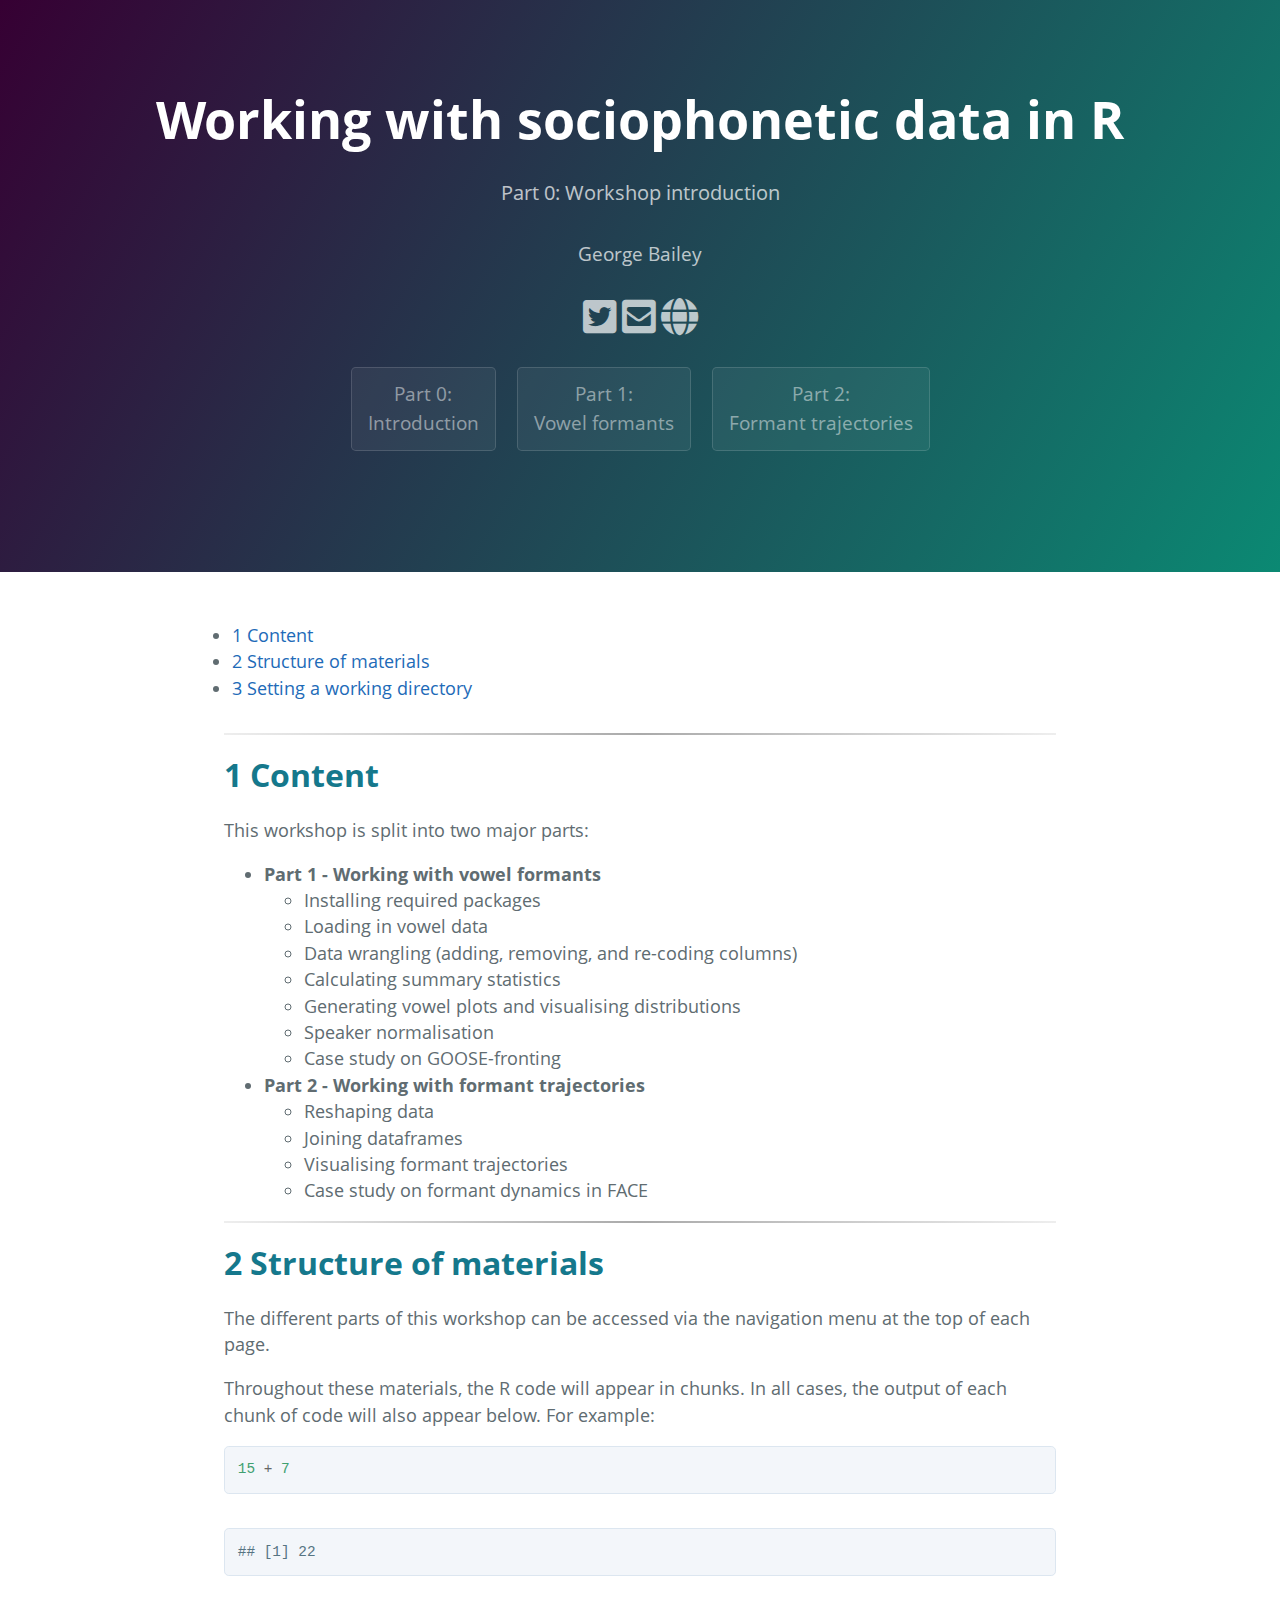
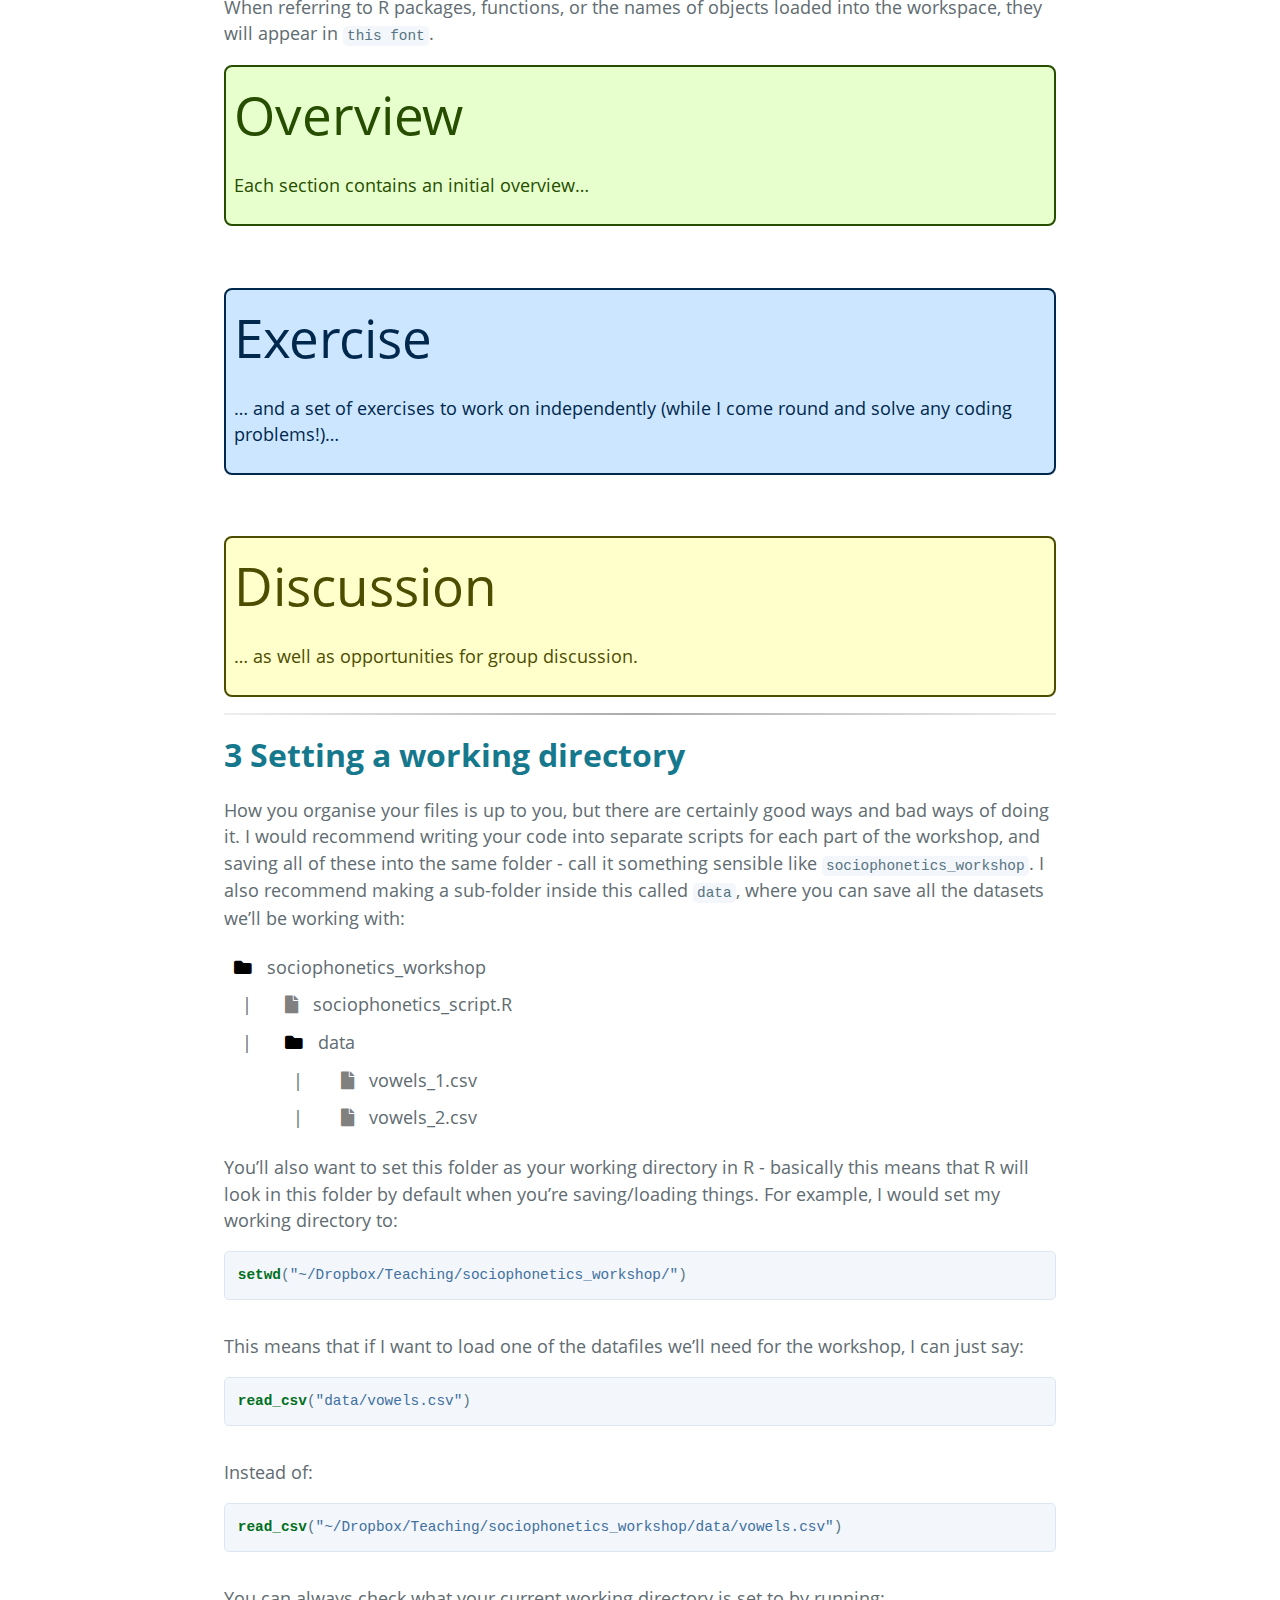
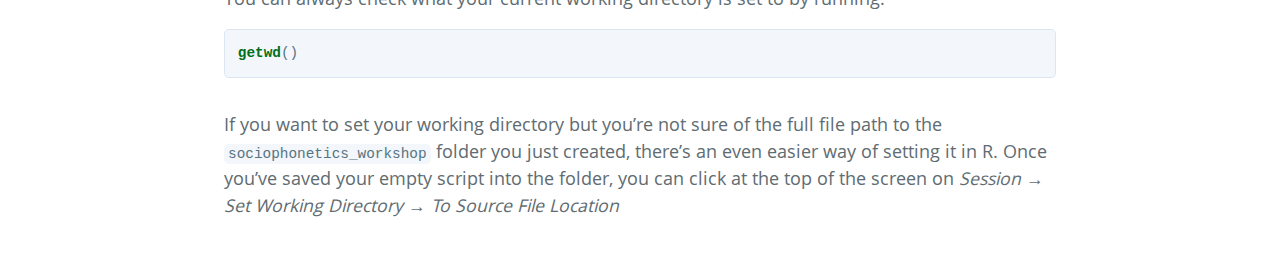
==== content/sociophon_workshop/index.html @ 373b36a3 "First version of site" ====
<!DOCTYPE html>

<html xmlns="http://www.w3.org/1999/xhtml">

<head>

<meta charset="utf-8">
<meta http-equiv="Content-Type" content="text/html; charset=utf-8" />
<meta name="generator" content="pandoc" />

<meta name="viewport" content="width=device-width, initial-scale=1">

<meta name="author" content="George Bailey          Part 0:  Introduction Part 1: Vowel formants Part 2: Formant trajectories" />


<title>Working with sociophonetic data in R</title>

<style type="text/css">
.fa,.fab,.fal,.far,.fas{-moz-osx-font-smoothing:grayscale;-webkit-font-smoothing:antialiased;display:inline-block;font-style:normal;font-variant:normal;text-rendering:auto;line-height:1}.fa-lg{font-size:1.33333em;line-height:.75em;vertical-align:-.0667em}.fa-xs{font-size:.75em}.fa-sm{font-size:.875em}.fa-1x{font-size:1em}.fa-2x{font-size:2em}.fa-3x{font-size:3em}.fa-4x{font-size:4em}.fa-5x{font-size:5em}.fa-6x{font-size:6em}.fa-7x{font-size:7em}.fa-8x{font-size:8em}.fa-9x{font-size:9em}.fa-10x{font-size:10em}.fa-fw{text-align:center;width:1.25em}.fa-ul{list-style-type:none;margin-left:2.5em;padding-left:0}.fa-ul>li{position:relative}.fa-li{left:-2em;position:absolute;text-align:center;width:2em;line-height:inherit}.fa-border{border:.08em solid #eee;border-radius:.1em;padding:.2em .25em .15em}.fa-pull-left{float:left}.fa-pull-right{float:right}.fa.fa-pull-left,.fab.fa-pull-left,.fal.fa-pull-left,.far.fa-pull-left,.fas.fa-pull-left{margin-right:.3em}.fa.fa-pull-right,.fab.fa-pull-right,.fal.fa-pull-right,.far.fa-pull-right,.fas.fa-pull-right{margin-left:.3em}.fa-spin{animation:a 2s infinite linear}.fa-pulse{animation:a 1s infinite steps(8)}@keyframes a{0%{transform:rotate(0deg)}to{transform:rotate(1turn)}}.fa-rotate-90{-ms-filter:"progid:DXImageTransform.Microsoft.BasicImage(rotation=1)";transform:rotate(90deg)}.fa-rotate-180{-ms-filter:"progid:DXImageTransform.Microsoft.BasicImage(rotation=2)";transform:rotate(180deg)}.fa-rotate-270{-ms-filter:"progid:DXImageTransform.Microsoft.BasicImage(rotation=3)";transform:rotate(270deg)}.fa-flip-horizontal{-ms-filter:"progid:DXImageTransform.Microsoft.BasicImage(rotation=0, mirror=1)";transform:scaleX(-1)}.fa-flip-vertical{transform:scaleY(-1)}.fa-flip-horizontal.fa-flip-vertical,.fa-flip-vertical{-ms-filter:"progid:DXImageTransform.Microsoft.BasicImage(rotation=2, mirror=1)"}.fa-flip-horizontal.fa-flip-vertical{transform:scale(-1)}:root .fa-flip-horizontal,:root .fa-flip-vertical,:root .fa-rotate-90,:root .fa-rotate-180,:root .fa-rotate-270{-webkit-filter:none;filter:none}.fa-stack{display:inline-block;height:2em;line-height:2em;position:relative;vertical-align:middle;width:2em}.fa-stack-1x,.fa-stack-2x{left:0;position:absolute;text-align:center;width:100%}.fa-stack-1x{line-height:inherit}.fa-stack-2x{font-size:2em}.fa-inverse{color:#fff}.fa-500px:before{content:"\f26e"}.fa-accessible-icon:before{content:"\f368"}.fa-accusoft:before{content:"\f369"}.fa-address-book:before{content:"\f2b9"}.fa-address-card:before{content:"\f2bb"}.fa-adjust:before{content:"\f042"}.fa-adn:before{content:"\f170"}.fa-adversal:before{content:"\f36a"}.fa-affiliatetheme:before{content:"\f36b"}.fa-algolia:before{content:"\f36c"}.fa-align-center:before{content:"\f037"}.fa-align-justify:before{content:"\f039"}.fa-align-left:before{content:"\f036"}.fa-align-right:before{content:"\f038"}.fa-allergies:before{content:"\f461"}.fa-amazon:before{content:"\f270"}.fa-amazon-pay:before{content:"\f42c"}.fa-ambulance:before{content:"\f0f9"}.fa-american-sign-language-interpreting:before{content:"\f2a3"}.fa-amilia:before{content:"\f36d"}.fa-anchor:before{content:"\f13d"}.fa-android:before{content:"\f17b"}.fa-angellist:before{content:"\f209"}.fa-angle-double-down:before{content:"\f103"}.fa-angle-double-left:before{content:"\f100"}.fa-angle-double-right:before{content:"\f101"}.fa-angle-double-up:before{content:"\f102"}.fa-angle-down:before{content:"\f107"}.fa-angle-left:before{content:"\f104"}.fa-angle-right:before{content:"\f105"}.fa-angle-up:before{content:"\f106"}.fa-angry:before{content:"\f556"}.fa-angrycreative:before{content:"\f36e"}.fa-angular:before{content:"\f420"}.fa-app-store:before{content:"\f36f"}.fa-app-store-ios:before{content:"\f370"}.fa-apper:before{content:"\f371"}.fa-apple:before{content:"\f179"}.fa-apple-pay:before{content:"\f415"}.fa-archive:before{content:"\f187"}.fa-archway:before{content:"\f557"}.fa-arrow-alt-circle-down:before{content:"\f358"}.fa-arrow-alt-circle-left:before{content:"\f359"}.fa-arrow-alt-circle-right:before{content:"\f35a"}.fa-arrow-alt-circle-up:before{content:"\f35b"}.fa-arrow-circle-down:before{content:"\f0ab"}.fa-arrow-circle-left:before{content:"\f0a8"}.fa-arrow-circle-right:before{content:"\f0a9"}.fa-arrow-circle-up:before{content:"\f0aa"}.fa-arrow-down:before{content:"\f063"}.fa-arrow-left:before{content:"\f060"}.fa-arrow-right:before{content:"\f061"}.fa-arrow-up:before{content:"\f062"}.fa-arrows-alt:before{content:"\f0b2"}.fa-arrows-alt-h:before{content:"\f337"}.fa-arrows-alt-v:before{content:"\f338"}.fa-assistive-listening-systems:before{content:"\f2a2"}.fa-asterisk:before{content:"\f069"}.fa-asymmetrik:before{content:"\f372"}.fa-at:before{content:"\f1fa"}.fa-atlas:before{content:"\f558"}.fa-audible:before{content:"\f373"}.fa-audio-description:before{content:"\f29e"}.fa-autoprefixer:before{content:"\f41c"}.fa-avianex:before{content:"\f374"}.fa-aviato:before{content:"\f421"}.fa-award:before{content:"\f559"}.fa-aws:before{content:"\f375"}.fa-backspace:before{content:"\f55a"}.fa-backward:before{content:"\f04a"}.fa-balance-scale:before{content:"\f24e"}.fa-ban:before{content:"\f05e"}.fa-band-aid:before{content:"\f462"}.fa-bandcamp:before{content:"\f2d5"}.fa-barcode:before{content:"\f02a"}.fa-bars:before{content:"\f0c9"}.fa-baseball-ball:before{content:"\f433"}.fa-basketball-ball:before{content:"\f434"}.fa-bath:before{content:"\f2cd"}.fa-battery-empty:before{content:"\f244"}.fa-battery-full:before{content:"\f240"}.fa-battery-half:before{content:"\f242"}.fa-battery-quarter:before{content:"\f243"}.fa-battery-three-quarters:before{content:"\f241"}.fa-bed:before{content:"\f236"}.fa-beer:before{content:"\f0fc"}.fa-behance:before{content:"\f1b4"}.fa-behance-square:before{content:"\f1b5"}.fa-bell:before{content:"\f0f3"}.fa-bell-slash:before{content:"\f1f6"}.fa-bezier-curve:before{content:"\f55b"}.fa-bicycle:before{content:"\f206"}.fa-bimobject:before{content:"\f378"}.fa-binoculars:before{content:"\f1e5"}.fa-birthday-cake:before{content:"\f1fd"}.fa-bitbucket:before{content:"\f171"}.fa-bitcoin:before{content:"\f379"}.fa-bity:before{content:"\f37a"}.fa-black-tie:before{content:"\f27e"}.fa-blackberry:before{content:"\f37b"}.fa-blender:before{content:"\f517"}.fa-blind:before{content:"\f29d"}.fa-blogger:before{content:"\f37c"}.fa-blogger-b:before{content:"\f37d"}.fa-bluetooth:before{content:"\f293"}.fa-bluetooth-b:before{content:"\f294"}.fa-bold:before{content:"\f032"}.fa-bolt:before{content:"\f0e7"}.fa-bomb:before{content:"\f1e2"}.fa-bong:before{content:"\f55c"}.fa-book:before{content:"\f02d"}.fa-book-open:before{content:"\f518"}.fa-bookmark:before{content:"\f02e"}.fa-bowling-ball:before{content:"\f436"}.fa-box:before{content:"\f466"}.fa-box-open:before{content:"\f49e"}.fa-boxes:before{content:"\f468"}.fa-braille:before{content:"\f2a1"}.fa-briefcase:before{content:"\f0b1"}.fa-briefcase-medical:before{content:"\f469"}.fa-broadcast-tower:before{content:"\f519"}.fa-broom:before{content:"\f51a"}.fa-brush:before{content:"\f55d"}.fa-btc:before{content:"\f15a"}.fa-bug:before{content:"\f188"}.fa-building:before{content:"\f1ad"}.fa-bullhorn:before{content:"\f0a1"}.fa-bullseye:before{content:"\f140"}.fa-burn:before{content:"\f46a"}.fa-buromobelexperte:before{content:"\f37f"}.fa-bus:before{content:"\f207"}.fa-bus-alt:before{content:"\f55e"}.fa-buysellads:before{content:"\f20d"}.fa-calculator:before{content:"\f1ec"}.fa-calendar:before{content:"\f133"}.fa-calendar-alt:before{content:"\f073"}.fa-calendar-check:before{content:"\f274"}.fa-calendar-minus:before{content:"\f272"}.fa-calendar-plus:before{content:"\f271"}.fa-calendar-times:before{content:"\f273"}.fa-camera:before{content:"\f030"}.fa-camera-retro:before{content:"\f083"}.fa-cannabis:before{content:"\f55f"}.fa-capsules:before{content:"\f46b"}.fa-car:before{content:"\f1b9"}.fa-caret-down:before{content:"\f0d7"}.fa-caret-left:before{content:"\f0d9"}.fa-caret-right:before{content:"\f0da"}.fa-caret-square-down:before{content:"\f150"}.fa-caret-square-left:before{content:"\f191"}.fa-caret-square-right:before{content:"\f152"}.fa-caret-square-up:before{content:"\f151"}.fa-caret-up:before{content:"\f0d8"}.fa-cart-arrow-down:before{content:"\f218"}.fa-cart-plus:before{content:"\f217"}.fa-cc-amazon-pay:before{content:"\f42d"}.fa-cc-amex:before{content:"\f1f3"}.fa-cc-apple-pay:before{content:"\f416"}.fa-cc-diners-club:before{content:"\f24c"}.fa-cc-discover:before{content:"\f1f2"}.fa-cc-jcb:before{content:"\f24b"}.fa-cc-mastercard:before{content:"\f1f1"}.fa-cc-paypal:before{content:"\f1f4"}.fa-cc-stripe:before{content:"\f1f5"}.fa-cc-visa:before{content:"\f1f0"}.fa-centercode:before{content:"\f380"}.fa-certificate:before{content:"\f0a3"}.fa-chalkboard:before{content:"\f51b"}.fa-chalkboard-teacher:before{content:"\f51c"}.fa-chart-area:before{content:"\f1fe"}.fa-chart-bar:before{content:"\f080"}.fa-chart-line:before{content:"\f201"}.fa-chart-pie:before{content:"\f200"}.fa-check:before{content:"\f00c"}.fa-check-circle:before{content:"\f058"}.fa-check-double:before{content:"\f560"}.fa-check-square:before{content:"\f14a"}.fa-chess:before{content:"\f439"}.fa-chess-bishop:before{content:"\f43a"}.fa-chess-board:before{content:"\f43c"}.fa-chess-king:before{content:"\f43f"}.fa-chess-knight:before{content:"\f441"}.fa-chess-pawn:before{content:"\f443"}.fa-chess-queen:before{content:"\f445"}.fa-chess-rook:before{content:"\f447"}.fa-chevron-circle-down:before{content:"\f13a"}.fa-chevron-circle-left:before{content:"\f137"}.fa-chevron-circle-right:before{content:"\f138"}.fa-chevron-circle-up:before{content:"\f139"}.fa-chevron-down:before{content:"\f078"}.fa-chevron-left:before{content:"\f053"}.fa-chevron-right:before{content:"\f054"}.fa-chevron-up:before{content:"\f077"}.fa-child:before{content:"\f1ae"}.fa-chrome:before{content:"\f268"}.fa-church:before{content:"\f51d"}.fa-circle:before{content:"\f111"}.fa-circle-notch:before{content:"\f1ce"}.fa-clipboard:before{content:"\f328"}.fa-clipboard-check:before{content:"\f46c"}.fa-clipboard-list:before{content:"\f46d"}.fa-clock:before{content:"\f017"}.fa-clone:before{content:"\f24d"}.fa-closed-captioning:before{content:"\f20a"}.fa-cloud:before{content:"\f0c2"}.fa-cloud-download-alt:before{content:"\f381"}.fa-cloud-upload-alt:before{content:"\f382"}.fa-cloudscale:before{content:"\f383"}.fa-cloudsmith:before{content:"\f384"}.fa-cloudversify:before{content:"\f385"}.fa-cocktail:before{content:"\f561"}.fa-code:before{content:"\f121"}.fa-code-branch:before{content:"\f126"}.fa-codepen:before{content:"\f1cb"}.fa-codiepie:before{content:"\f284"}.fa-coffee:before{content:"\f0f4"}.fa-cog:before{content:"\f013"}.fa-cogs:before{content:"\f085"}.fa-coins:before{content:"\f51e"}.fa-columns:before{content:"\f0db"}.fa-comment:before{content:"\f075"}.fa-comment-alt:before{content:"\f27a"}.fa-comment-dots:before{content:"\f4ad"}.fa-comment-slash:before{content:"\f4b3"}.fa-comments:before{content:"\f086"}.fa-compact-disc:before{content:"\f51f"}.fa-compass:before{content:"\f14e"}.fa-compress:before{content:"\f066"}.fa-concierge-bell:before{content:"\f562"}.fa-connectdevelop:before{content:"\f20e"}.fa-contao:before{content:"\f26d"}.fa-cookie:before{content:"\f563"}.fa-cookie-bite:before{content:"\f564"}.fa-copy:before{content:"\f0c5"}.fa-copyright:before{content:"\f1f9"}.fa-couch:before{content:"\f4b8"}.fa-cpanel:before{content:"\f388"}.fa-creative-commons:before{content:"\f25e"}.fa-creative-commons-by:before{content:"\f4e7"}.fa-creative-commons-nc:before{content:"\f4e8"}.fa-creative-commons-nc-eu:before{content:"\f4e9"}.fa-creative-commons-nc-jp:before{content:"\f4ea"}.fa-creative-commons-nd:before{content:"\f4eb"}.fa-creative-commons-pd:before{content:"\f4ec"}.fa-creative-commons-pd-alt:before{content:"\f4ed"}.fa-creative-commons-remix:before{content:"\f4ee"}.fa-creative-commons-sa:before{content:"\f4ef"}.fa-creative-commons-sampling:before{content:"\f4f0"}.fa-creative-commons-sampling-plus:before{content:"\f4f1"}.fa-creative-commons-share:before{content:"\f4f2"}.fa-credit-card:before{content:"\f09d"}.fa-crop:before{content:"\f125"}.fa-crop-alt:before{content:"\f565"}.fa-crosshairs:before{content:"\f05b"}.fa-crow:before{content:"\f520"}.fa-crown:before{content:"\f521"}.fa-css3:before{content:"\f13c"}.fa-css3-alt:before{content:"\f38b"}.fa-cube:before{content:"\f1b2"}.fa-cubes:before{content:"\f1b3"}.fa-cut:before{content:"\f0c4"}.fa-cuttlefish:before{content:"\f38c"}.fa-d-and-d:before{content:"\f38d"}.fa-dashcube:before{content:"\f210"}.fa-database:before{content:"\f1c0"}.fa-deaf:before{content:"\f2a4"}.fa-delicious:before{content:"\f1a5"}.fa-deploydog:before{content:"\f38e"}.fa-deskpro:before{content:"\f38f"}.fa-desktop:before{content:"\f108"}.fa-deviantart:before{content:"\f1bd"}.fa-diagnoses:before{content:"\f470"}.fa-dice:before{content:"\f522"}.fa-dice-five:before{content:"\f523"}.fa-dice-four:before{content:"\f524"}.fa-dice-one:before{content:"\f525"}.fa-dice-six:before{content:"\f526"}.fa-dice-three:before{content:"\f527"}.fa-dice-two:before{content:"\f528"}.fa-digg:before{content:"\f1a6"}.fa-digital-ocean:before{content:"\f391"}.fa-digital-tachograph:before{content:"\f566"}.fa-discord:before{content:"\f392"}.fa-discourse:before{content:"\f393"}.fa-divide:before{content:"\f529"}.fa-dizzy:before{content:"\f567"}.fa-dna:before{content:"\f471"}.fa-dochub:before{content:"\f394"}.fa-docker:before{content:"\f395"}.fa-dollar-sign:before{content:"\f155"}.fa-dolly:before{content:"\f472"}.fa-dolly-flatbed:before{content:"\f474"}.fa-donate:before{content:"\f4b9"}.fa-door-closed:before{content:"\f52a"}.fa-door-open:before{content:"\f52b"}.fa-dot-circle:before{content:"\f192"}.fa-dove:before{content:"\f4ba"}.fa-download:before{content:"\f019"}.fa-draft2digital:before{content:"\f396"}.fa-drafting-compass:before{content:"\f568"}.fa-dribbble:before{content:"\f17d"}.fa-dribbble-square:before{content:"\f397"}.fa-dropbox:before{content:"\f16b"}.fa-drum:before{content:"\f569"}.fa-drum-steelpan:before{content:"\f56a"}.fa-drupal:before{content:"\f1a9"}.fa-dumbbell:before{content:"\f44b"}.fa-dyalog:before{content:"\f399"}.fa-earlybirds:before{content:"\f39a"}.fa-ebay:before{content:"\f4f4"}.fa-edge:before{content:"\f282"}.fa-edit:before{content:"\f044"}.fa-eject:before{content:"\f052"}.fa-elementor:before{content:"\f430"}.fa-ellipsis-h:before{content:"\f141"}.fa-ellipsis-v:before{content:"\f142"}.fa-ember:before{content:"\f423"}.fa-empire:before{content:"\f1d1"}.fa-envelope:before{content:"\f0e0"}.fa-envelope-open:before{content:"\f2b6"}.fa-envelope-square:before{content:"\f199"}.fa-envira:before{content:"\f299"}.fa-equals:before{content:"\f52c"}.fa-eraser:before{content:"\f12d"}.fa-erlang:before{content:"\f39d"}.fa-ethereum:before{content:"\f42e"}.fa-etsy:before{content:"\f2d7"}.fa-euro-sign:before{content:"\f153"}.fa-exchange-alt:before{content:"\f362"}.fa-exclamation:before{content:"\f12a"}.fa-exclamation-circle:before{content:"\f06a"}.fa-exclamation-triangle:before{content:"\f071"}.fa-expand:before{content:"\f065"}.fa-expand-arrows-alt:before{content:"\f31e"}.fa-expeditedssl:before{content:"\f23e"}.fa-external-link-alt:before{content:"\f35d"}.fa-external-link-square-alt:before{content:"\f360"}.fa-eye:before{content:"\f06e"}.fa-eye-dropper:before{content:"\f1fb"}.fa-eye-slash:before{content:"\f070"}.fa-facebook:before{content:"\f09a"}.fa-facebook-f:before{content:"\f39e"}.fa-facebook-messenger:before{content:"\f39f"}.fa-facebook-square:before{content:"\f082"}.fa-fast-backward:before{content:"\f049"}.fa-fast-forward:before{content:"\f050"}.fa-fax:before{content:"\f1ac"}.fa-feather:before{content:"\f52d"}.fa-feather-alt:before{content:"\f56b"}.fa-female:before{content:"\f182"}.fa-fighter-jet:before{content:"\f0fb"}.fa-file:before{content:"\f15b"}.fa-file-alt:before{content:"\f15c"}.fa-file-archive:before{content:"\f1c6"}.fa-file-audio:before{content:"\f1c7"}.fa-file-code:before{content:"\f1c9"}.fa-file-contract:before{content:"\f56c"}.fa-file-download:before{content:"\f56d"}.fa-file-excel:before{content:"\f1c3"}.fa-file-export:before{content:"\f56e"}.fa-file-image:before{content:"\f1c5"}.fa-file-import:before{content:"\f56f"}.fa-file-invoice:before{content:"\f570"}.fa-file-invoice-dollar:before{content:"\f571"}.fa-file-medical:before{content:"\f477"}.fa-file-medical-alt:before{content:"\f478"}.fa-file-pdf:before{content:"\f1c1"}.fa-file-powerpoint:before{content:"\f1c4"}.fa-file-prescription:before{content:"\f572"}.fa-file-signature:before{content:"\f573"}.fa-file-upload:before{content:"\f574"}.fa-file-video:before{content:"\f1c8"}.fa-file-word:before{content:"\f1c2"}.fa-fill:before{content:"\f575"}.fa-fill-drip:before{content:"\f576"}.fa-film:before{content:"\f008"}.fa-filter:before{content:"\f0b0"}.fa-fingerprint:before{content:"\f577"}.fa-fire:before{content:"\f06d"}.fa-fire-extinguisher:before{content:"\f134"}.fa-firefox:before{content:"\f269"}.fa-first-aid:before{content:"\f479"}.fa-first-order:before{content:"\f2b0"}.fa-first-order-alt:before{content:"\f50a"}.fa-firstdraft:before{content:"\f3a1"}.fa-fish:before{content:"\f578"}.fa-flag:before{content:"\f024"}.fa-flag-checkered:before{content:"\f11e"}.fa-flask:before{content:"\f0c3"}.fa-flickr:before{content:"\f16e"}.fa-flipboard:before{content:"\f44d"}.fa-flushed:before{content:"\f579"}.fa-fly:before{content:"\f417"}.fa-folder:before{content:"\f07b"}.fa-folder-open:before{content:"\f07c"}.fa-font:before{content:"\f031"}.fa-font-awesome:before{content:"\f2b4"}.fa-font-awesome-alt:before{content:"\f35c"}.fa-font-awesome-flag:before{content:"\f425"}.fa-font-awesome-logo-full:before{content:"\f4e6"}.fa-fonticons:before{content:"\f280"}.fa-fonticons-fi:before{content:"\f3a2"}.fa-football-ball:before{content:"\f44e"}.fa-fort-awesome:before{content:"\f286"}.fa-fort-awesome-alt:before{content:"\f3a3"}.fa-forumbee:before{content:"\f211"}.fa-forward:before{content:"\f04e"}.fa-foursquare:before{content:"\f180"}.fa-free-code-camp:before{content:"\f2c5"}.fa-freebsd:before{content:"\f3a4"}.fa-frog:before{content:"\f52e"}.fa-frown:before{content:"\f119"}.fa-frown-open:before{content:"\f57a"}.fa-fulcrum:before{content:"\f50b"}.fa-futbol:before{content:"\f1e3"}.fa-galactic-republic:before{content:"\f50c"}.fa-galactic-senate:before{content:"\f50d"}.fa-gamepad:before{content:"\f11b"}.fa-gas-pump:before{content:"\f52f"}.fa-gavel:before{content:"\f0e3"}.fa-gem:before{content:"\f3a5"}.fa-genderless:before{content:"\f22d"}.fa-get-pocket:before{content:"\f265"}.fa-gg:before{content:"\f260"}.fa-gg-circle:before{content:"\f261"}.fa-gift:before{content:"\f06b"}.fa-git:before{content:"\f1d3"}.fa-git-square:before{content:"\f1d2"}.fa-github:before{content:"\f09b"}.fa-github-alt:before{content:"\f113"}.fa-github-square:before{content:"\f092"}.fa-gitkraken:before{content:"\f3a6"}.fa-gitlab:before{content:"\f296"}.fa-gitter:before{content:"\f426"}.fa-glass-martini:before{content:"\f000"}.fa-glass-martini-alt:before{content:"\f57b"}.fa-glasses:before{content:"\f530"}.fa-glide:before{content:"\f2a5"}.fa-glide-g:before{content:"\f2a6"}.fa-globe:before{content:"\f0ac"}.fa-globe-africa:before{content:"\f57c"}.fa-globe-americas:before{content:"\f57d"}.fa-globe-asia:before{content:"\f57e"}.fa-gofore:before{content:"\f3a7"}.fa-golf-ball:before{content:"\f450"}.fa-goodreads:before{content:"\f3a8"}.fa-goodreads-g:before{content:"\f3a9"}.fa-google:before{content:"\f1a0"}.fa-google-drive:before{content:"\f3aa"}.fa-google-play:before{content:"\f3ab"}.fa-google-plus:before{content:"\f2b3"}.fa-google-plus-g:before{content:"\f0d5"}.fa-google-plus-square:before{content:"\f0d4"}.fa-google-wallet:before{content:"\f1ee"}.fa-graduation-cap:before{content:"\f19d"}.fa-gratipay:before{content:"\f184"}.fa-grav:before{content:"\f2d6"}.fa-greater-than:before{content:"\f531"}.fa-greater-than-equal:before{content:"\f532"}.fa-grimace:before{content:"\f57f"}.fa-grin:before{content:"\f580"}.fa-grin-alt:before{content:"\f581"}.fa-grin-beam:before{content:"\f582"}.fa-grin-beam-sweat:before{content:"\f583"}.fa-grin-hearts:before{content:"\f584"}.fa-grin-squint:before{content:"\f585"}.fa-grin-squint-tears:before{content:"\f586"}.fa-grin-stars:before{content:"\f587"}.fa-grin-tears:before{content:"\f588"}.fa-grin-tongue:before{content:"\f589"}.fa-grin-tongue-squint:before{content:"\f58a"}.fa-grin-tongue-wink:before{content:"\f58b"}.fa-grin-wink:before{content:"\f58c"}.fa-grip-horizontal:before{content:"\f58d"}.fa-grip-vertical:before{content:"\f58e"}.fa-gripfire:before{content:"\f3ac"}.fa-grunt:before{content:"\f3ad"}.fa-gulp:before{content:"\f3ae"}.fa-h-square:before{content:"\f0fd"}.fa-hacker-news:before{content:"\f1d4"}.fa-hacker-news-square:before{content:"\f3af"}.fa-hand-holding:before{content:"\f4bd"}.fa-hand-holding-heart:before{content:"\f4be"}.fa-hand-holding-usd:before{content:"\f4c0"}.fa-hand-lizard:before{content:"\f258"}.fa-hand-paper:before{content:"\f256"}.fa-hand-peace:before{content:"\f25b"}.fa-hand-point-down:before{content:"\f0a7"}.fa-hand-point-left:before{content:"\f0a5"}.fa-hand-point-right:before{content:"\f0a4"}.fa-hand-point-up:before{content:"\f0a6"}.fa-hand-pointer:before{content:"\f25a"}.fa-hand-rock:before{content:"\f255"}.fa-hand-scissors:before{content:"\f257"}.fa-hand-spock:before{content:"\f259"}.fa-hands:before{content:"\f4c2"}.fa-hands-helping:before{content:"\f4c4"}.fa-handshake:before{content:"\f2b5"}.fa-hashtag:before{content:"\f292"}.fa-hdd:before{content:"\f0a0"}.fa-heading:before{content:"\f1dc"}.fa-headphones:before{content:"\f025"}.fa-headphones-alt:before{content:"\f58f"}.fa-headset:before{content:"\f590"}.fa-heart:before{content:"\f004"}.fa-heartbeat:before{content:"\f21e"}.fa-helicopter:before{content:"\f533"}.fa-highlighter:before{content:"\f591"}.fa-hips:before{content:"\f452"}.fa-hire-a-helper:before{content:"\f3b0"}.fa-history:before{content:"\f1da"}.fa-hockey-puck:before{content:"\f453"}.fa-home:before{content:"\f015"}.fa-hooli:before{content:"\f427"}.fa-hornbill:before{content:"\f592"}.fa-hospital:before{content:"\f0f8"}.fa-hospital-alt:before{content:"\f47d"}.fa-hospital-symbol:before{content:"\f47e"}.fa-hot-tub:before{content:"\f593"}.fa-hotel:before{content:"\f594"}.fa-hotjar:before{content:"\f3b1"}.fa-hourglass:before{content:"\f254"}.fa-hourglass-end:before{content:"\f253"}.fa-hourglass-half:before{content:"\f252"}.fa-hourglass-start:before{content:"\f251"}.fa-houzz:before{content:"\f27c"}.fa-html5:before{content:"\f13b"}.fa-hubspot:before{content:"\f3b2"}.fa-i-cursor:before{content:"\f246"}.fa-id-badge:before{content:"\f2c1"}.fa-id-card:before{content:"\f2c2"}.fa-id-card-alt:before{content:"\f47f"}.fa-image:before{content:"\f03e"}.fa-images:before{content:"\f302"}.fa-imdb:before{content:"\f2d8"}.fa-inbox:before{content:"\f01c"}.fa-indent:before{content:"\f03c"}.fa-industry:before{content:"\f275"}.fa-infinity:before{content:"\f534"}.fa-info:before{content:"\f129"}.fa-info-circle:before{content:"\f05a"}.fa-instagram:before{content:"\f16d"}.fa-internet-explorer:before{content:"\f26b"}.fa-ioxhost:before{content:"\f208"}.fa-italic:before{content:"\f033"}.fa-itunes:before{content:"\f3b4"}.fa-itunes-note:before{content:"\f3b5"}.fa-java:before{content:"\f4e4"}.fa-jedi-order:before{content:"\f50e"}.fa-jenkins:before{content:"\f3b6"}.fa-joget:before{content:"\f3b7"}.fa-joint:before{content:"\f595"}.fa-joomla:before{content:"\f1aa"}.fa-js:before{content:"\f3b8"}.fa-js-square:before{content:"\f3b9"}.fa-jsfiddle:before{content:"\f1cc"}.fa-key:before{content:"\f084"}.fa-keybase:before{content:"\f4f5"}.fa-keyboard:before{content:"\f11c"}.fa-keycdn:before{content:"\f3ba"}.fa-kickstarter:before{content:"\f3bb"}.fa-kickstarter-k:before{content:"\f3bc"}.fa-kiss:before{content:"\f596"}.fa-kiss-beam:before{content:"\f597"}.fa-kiss-wink-heart:before{content:"\f598"}.fa-kiwi-bird:before{content:"\f535"}.fa-korvue:before{content:"\f42f"}.fa-language:before{content:"\f1ab"}.fa-laptop:before{content:"\f109"}.fa-laravel:before{content:"\f3bd"}.fa-lastfm:before{content:"\f202"}.fa-lastfm-square:before{content:"\f203"}.fa-laugh:before{content:"\f599"}.fa-laugh-beam:before{content:"\f59a"}.fa-laugh-squint:before{content:"\f59b"}.fa-laugh-wink:before{content:"\f59c"}.fa-leaf:before{content:"\f06c"}.fa-leanpub:before{content:"\f212"}.fa-lemon:before{content:"\f094"}.fa-less:before{content:"\f41d"}.fa-less-than:before{content:"\f536"}.fa-less-than-equal:before{content:"\f537"}.fa-level-down-alt:before{content:"\f3be"}.fa-level-up-alt:before{content:"\f3bf"}.fa-life-ring:before{content:"\f1cd"}.fa-lightbulb:before{content:"\f0eb"}.fa-line:before{content:"\f3c0"}.fa-link:before{content:"\f0c1"}.fa-linkedin:before{content:"\f08c"}.fa-linkedin-in:before{content:"\f0e1"}.fa-linode:before{content:"\f2b8"}.fa-linux:before{content:"\f17c"}.fa-lira-sign:before{content:"\f195"}.fa-list:before{content:"\f03a"}.fa-list-alt:before{content:"\f022"}.fa-list-ol:before{content:"\f0cb"}.fa-list-ul:before{content:"\f0ca"}.fa-location-arrow:before{content:"\f124"}.fa-lock:before{content:"\f023"}.fa-lock-open:before{content:"\f3c1"}.fa-long-arrow-alt-down:before{content:"\f309"}.fa-long-arrow-alt-left:before{content:"\f30a"}.fa-long-arrow-alt-right:before{content:"\f30b"}.fa-long-arrow-alt-up:before{content:"\f30c"}.fa-low-vision:before{content:"\f2a8"}.fa-luggage-cart:before{content:"\f59d"}.fa-lyft:before{content:"\f3c3"}.fa-magento:before{content:"\f3c4"}.fa-magic:before{content:"\f0d0"}.fa-magnet:before{content:"\f076"}.fa-mailchimp:before{content:"\f59e"}.fa-male:before{content:"\f183"}.fa-mandalorian:before{content:"\f50f"}.fa-map:before{content:"\f279"}.fa-map-marked:before{content:"\f59f"}.fa-map-marked-alt:before{content:"\f5a0"}.fa-map-marker:before{content:"\f041"}.fa-map-marker-alt:before{content:"\f3c5"}.fa-map-pin:before{content:"\f276"}.fa-map-signs:before{content:"\f277"}.fa-marker:before{content:"\f5a1"}.fa-mars:before{content:"\f222"}.fa-mars-double:before{content:"\f227"}.fa-mars-stroke:before{content:"\f229"}.fa-mars-stroke-h:before{content:"\f22b"}.fa-mars-stroke-v:before{content:"\f22a"}.fa-mastodon:before{content:"\f4f6"}.fa-maxcdn:before{content:"\f136"}.fa-medal:before{content:"\f5a2"}.fa-medapps:before{content:"\f3c6"}.fa-medium:before{content:"\f23a"}.fa-medium-m:before{content:"\f3c7"}.fa-medkit:before{content:"\f0fa"}.fa-medrt:before{content:"\f3c8"}.fa-meetup:before{content:"\f2e0"}.fa-megaport:before{content:"\f5a3"}.fa-meh:before{content:"\f11a"}.fa-meh-blank:before{content:"\f5a4"}.fa-meh-rolling-eyes:before{content:"\f5a5"}.fa-memory:before{content:"\f538"}.fa-mercury:before{content:"\f223"}.fa-microchip:before{content:"\f2db"}.fa-microphone:before{content:"\f130"}.fa-microphone-alt:before{content:"\f3c9"}.fa-microphone-alt-slash:before{content:"\f539"}.fa-microphone-slash:before{content:"\f131"}.fa-microsoft:before{content:"\f3ca"}.fa-minus:before{content:"\f068"}.fa-minus-circle:before{content:"\f056"}.fa-minus-square:before{content:"\f146"}.fa-mix:before{content:"\f3cb"}.fa-mixcloud:before{content:"\f289"}.fa-mizuni:before{content:"\f3cc"}.fa-mobile:before{content:"\f10b"}.fa-mobile-alt:before{content:"\f3cd"}.fa-modx:before{content:"\f285"}.fa-monero:before{content:"\f3d0"}.fa-money-bill:before{content:"\f0d6"}.fa-money-bill-alt:before{content:"\f3d1"}.fa-money-bill-wave:before{content:"\f53a"}.fa-money-bill-wave-alt:before{content:"\f53b"}.fa-money-check:before{content:"\f53c"}.fa-money-check-alt:before{content:"\f53d"}.fa-monument:before{content:"\f5a6"}.fa-moon:before{content:"\f186"}.fa-mortar-pestle:before{content:"\f5a7"}.fa-motorcycle:before{content:"\f21c"}.fa-mouse-pointer:before{content:"\f245"}.fa-music:before{content:"\f001"}.fa-napster:before{content:"\f3d2"}.fa-neuter:before{content:"\f22c"}.fa-newspaper:before{content:"\f1ea"}.fa-nimblr:before{content:"\f5a8"}.fa-nintendo-switch:before{content:"\f418"}.fa-node:before{content:"\f419"}.fa-node-js:before{content:"\f3d3"}.fa-not-equal:before{content:"\f53e"}.fa-notes-medical:before{content:"\f481"}.fa-npm:before{content:"\f3d4"}.fa-ns8:before{content:"\f3d5"}.fa-nutritionix:before{content:"\f3d6"}.fa-object-group:before{content:"\f247"}.fa-object-ungroup:before{content:"\f248"}.fa-odnoklassniki:before{content:"\f263"}.fa-odnoklassniki-square:before{content:"\f264"}.fa-old-republic:before{content:"\f510"}.fa-opencart:before{content:"\f23d"}.fa-openid:before{content:"\f19b"}.fa-opera:before{content:"\f26a"}.fa-optin-monster:before{content:"\f23c"}.fa-osi:before{content:"\f41a"}.fa-outdent:before{content:"\f03b"}.fa-page4:before{content:"\f3d7"}.fa-pagelines:before{content:"\f18c"}.fa-paint-brush:before{content:"\f1fc"}.fa-paint-roller:before{content:"\f5aa"}.fa-palette:before{content:"\f53f"}.fa-palfed:before{content:"\f3d8"}.fa-pallet:before{content:"\f482"}.fa-paper-plane:before{content:"\f1d8"}.fa-paperclip:before{content:"\f0c6"}.fa-parachute-box:before{content:"\f4cd"}.fa-paragraph:before{content:"\f1dd"}.fa-parking:before{content:"\f540"}.fa-passport:before{content:"\f5ab"}.fa-paste:before{content:"\f0ea"}.fa-patreon:before{content:"\f3d9"}.fa-pause:before{content:"\f04c"}.fa-pause-circle:before{content:"\f28b"}.fa-paw:before{content:"\f1b0"}.fa-paypal:before{content:"\f1ed"}.fa-pen:before{content:"\f304"}.fa-pen-alt:before{content:"\f305"}.fa-pen-fancy:before{content:"\f5ac"}.fa-pen-nib:before{content:"\f5ad"}.fa-pen-square:before{content:"\f14b"}.fa-pencil-alt:before{content:"\f303"}.fa-pencil-ruler:before{content:"\f5ae"}.fa-people-carry:before{content:"\f4ce"}.fa-percent:before{content:"\f295"}.fa-percentage:before{content:"\f541"}.fa-periscope:before{content:"\f3da"}.fa-phabricator:before{content:"\f3db"}.fa-phoenix-framework:before{content:"\f3dc"}.fa-phoenix-squadron:before{content:"\f511"}.fa-phone:before{content:"\f095"}.fa-phone-slash:before{content:"\f3dd"}.fa-phone-square:before{content:"\f098"}.fa-phone-volume:before{content:"\f2a0"}.fa-php:before{content:"\f457"}.fa-pied-piper:before{content:"\f2ae"}.fa-pied-piper-alt:before{content:"\f1a8"}.fa-pied-piper-hat:before{content:"\f4e5"}.fa-pied-piper-pp:before{content:"\f1a7"}.fa-piggy-bank:before{content:"\f4d3"}.fa-pills:before{content:"\f484"}.fa-pinterest:before{content:"\f0d2"}.fa-pinterest-p:before{content:"\f231"}.fa-pinterest-square:before{content:"\f0d3"}.fa-plane:before{content:"\f072"}.fa-plane-arrival:before{content:"\f5af"}.fa-plane-departure:before{content:"\f5b0"}.fa-play:before{content:"\f04b"}.fa-play-circle:before{content:"\f144"}.fa-playstation:before{content:"\f3df"}.fa-plug:before{content:"\f1e6"}.fa-plus:before{content:"\f067"}.fa-plus-circle:before{content:"\f055"}.fa-plus-square:before{content:"\f0fe"}.fa-podcast:before{content:"\f2ce"}.fa-poo:before{content:"\f2fe"}.fa-portrait:before{content:"\f3e0"}.fa-pound-sign:before{content:"\f154"}.fa-power-off:before{content:"\f011"}.fa-prescription:before{content:"\f5b1"}.fa-prescription-bottle:before{content:"\f485"}.fa-prescription-bottle-alt:before{content:"\f486"}.fa-print:before{content:"\f02f"}.fa-procedures:before{content:"\f487"}.fa-product-hunt:before{content:"\f288"}.fa-project-diagram:before{content:"\f542"}.fa-pushed:before{content:"\f3e1"}.fa-puzzle-piece:before{content:"\f12e"}.fa-python:before{content:"\f3e2"}.fa-qq:before{content:"\f1d6"}.fa-qrcode:before{content:"\f029"}.fa-question:before{content:"\f128"}.fa-question-circle:before{content:"\f059"}.fa-quidditch:before{content:"\f458"}.fa-quinscape:before{content:"\f459"}.fa-quora:before{content:"\f2c4"}.fa-quote-left:before{content:"\f10d"}.fa-quote-right:before{content:"\f10e"}.fa-r-project:before{content:"\f4f7"}.fa-random:before{content:"\f074"}.fa-ravelry:before{content:"\f2d9"}.fa-react:before{content:"\f41b"}.fa-readme:before{content:"\f4d5"}.fa-rebel:before{content:"\f1d0"}.fa-receipt:before{content:"\f543"}.fa-recycle:before{content:"\f1b8"}.fa-red-river:before{content:"\f3e3"}.fa-reddit:before{content:"\f1a1"}.fa-reddit-alien:before{content:"\f281"}.fa-reddit-square:before{content:"\f1a2"}.fa-redo:before{content:"\f01e"}.fa-redo-alt:before{content:"\f2f9"}.fa-registered:before{content:"\f25d"}.fa-rendact:before{content:"\f3e4"}.fa-renren:before{content:"\f18b"}.fa-reply:before{content:"\f3e5"}.fa-reply-all:before{content:"\f122"}.fa-replyd:before{content:"\f3e6"}.fa-researchgate:before{content:"\f4f8"}.fa-resolving:before{content:"\f3e7"}.fa-retweet:before{content:"\f079"}.fa-ribbon:before{content:"\f4d6"}.fa-road:before{content:"\f018"}.fa-robot:before{content:"\f544"}.fa-rocket:before{content:"\f135"}.fa-rocketchat:before{content:"\f3e8"}.fa-rockrms:before{content:"\f3e9"}.fa-rss:before{content:"\f09e"}.fa-rss-square:before{content:"\f143"}.fa-ruble-sign:before{content:"\f158"}.fa-ruler:before{content:"\f545"}.fa-ruler-combined:before{content:"\f546"}.fa-ruler-horizontal:before{content:"\f547"}.fa-ruler-vertical:before{content:"\f548"}.fa-rupee-sign:before{content:"\f156"}.fa-sad-cry:before{content:"\f5b3"}.fa-sad-tear:before{content:"\f5b4"}.fa-safari:before{content:"\f267"}.fa-sass:before{content:"\f41e"}.fa-save:before{content:"\f0c7"}.fa-schlix:before{content:"\f3ea"}.fa-school:before{content:"\f549"}.fa-screwdriver:before{content:"\f54a"}.fa-scribd:before{content:"\f28a"}.fa-search:before{content:"\f002"}.fa-search-minus:before{content:"\f010"}.fa-search-plus:before{content:"\f00e"}.fa-searchengin:before{content:"\f3eb"}.fa-seedling:before{content:"\f4d8"}.fa-sellcast:before{content:"\f2da"}.fa-sellsy:before{content:"\f213"}.fa-server:before{content:"\f233"}.fa-servicestack:before{content:"\f3ec"}.fa-share:before{content:"\f064"}.fa-share-alt:before{content:"\f1e0"}.fa-share-alt-square:before{content:"\f1e1"}.fa-share-square:before{content:"\f14d"}.fa-shekel-sign:before{content:"\f20b"}.fa-shield-alt:before{content:"\f3ed"}.fa-ship:before{content:"\f21a"}.fa-shipping-fast:before{content:"\f48b"}.fa-shirtsinbulk:before{content:"\f214"}.fa-shoe-prints:before{content:"\f54b"}.fa-shopping-bag:before{content:"\f290"}.fa-shopping-basket:before{content:"\f291"}.fa-shopping-cart:before{content:"\f07a"}.fa-shopware:before{content:"\f5b5"}.fa-shower:before{content:"\f2cc"}.fa-shuttle-van:before{content:"\f5b6"}.fa-sign:before{content:"\f4d9"}.fa-sign-in-alt:before{content:"\f2f6"}.fa-sign-language:before{content:"\f2a7"}.fa-sign-out-alt:before{content:"\f2f5"}.fa-signal:before{content:"\f012"}.fa-signature:before{content:"\f5b7"}.fa-simplybuilt:before{content:"\f215"}.fa-sistrix:before{content:"\f3ee"}.fa-sitemap:before{content:"\f0e8"}.fa-sith:before{content:"\f512"}.fa-skull:before{content:"\f54c"}.fa-skyatlas:before{content:"\f216"}.fa-skype:before{content:"\f17e"}.fa-slack:before{content:"\f198"}.fa-slack-hash:before{content:"\f3ef"}.fa-sliders-h:before{content:"\f1de"}.fa-slideshare:before{content:"\f1e7"}.fa-smile:before{content:"\f118"}.fa-smile-beam:before{content:"\f5b8"}.fa-smile-wink:before{content:"\f4da"}.fa-smoking:before{content:"\f48d"}.fa-smoking-ban:before{content:"\f54d"}.fa-snapchat:before{content:"\f2ab"}.fa-snapchat-ghost:before{content:"\f2ac"}.fa-snapchat-square:before{content:"\f2ad"}.fa-snowflake:before{content:"\f2dc"}.fa-solar-panel:before{content:"\f5ba"}.fa-sort:before{content:"\f0dc"}.fa-sort-alpha-down:before{content:"\f15d"}.fa-sort-alpha-up:before{content:"\f15e"}.fa-sort-amount-down:before{content:"\f160"}.fa-sort-amount-up:before{content:"\f161"}.fa-sort-down:before{content:"\f0dd"}.fa-sort-numeric-down:before{content:"\f162"}.fa-sort-numeric-up:before{content:"\f163"}.fa-sort-up:before{content:"\f0de"}.fa-soundcloud:before{content:"\f1be"}.fa-spa:before{content:"\f5bb"}.fa-space-shuttle:before{content:"\f197"}.fa-speakap:before{content:"\f3f3"}.fa-spinner:before{content:"\f110"}.fa-splotch:before{content:"\f5bc"}.fa-spotify:before{content:"\f1bc"}.fa-spray-can:before{content:"\f5bd"}.fa-square:before{content:"\f0c8"}.fa-square-full:before{content:"\f45c"}.fa-squarespace:before{content:"\f5be"}.fa-stack-exchange:before{content:"\f18d"}.fa-stack-overflow:before{content:"\f16c"}.fa-stamp:before{content:"\f5bf"}.fa-star:before{content:"\f005"}.fa-star-half:before{content:"\f089"}.fa-star-half-alt:before{content:"\f5c0"}.fa-staylinked:before{content:"\f3f5"}.fa-steam:before{content:"\f1b6"}.fa-steam-square:before{content:"\f1b7"}.fa-steam-symbol:before{content:"\f3f6"}.fa-step-backward:before{content:"\f048"}.fa-step-forward:before{content:"\f051"}.fa-stethoscope:before{content:"\f0f1"}.fa-sticker-mule:before{content:"\f3f7"}.fa-sticky-note:before{content:"\f249"}.fa-stop:before{content:"\f04d"}.fa-stop-circle:before{content:"\f28d"}.fa-stopwatch:before{content:"\f2f2"}.fa-store:before{content:"\f54e"}.fa-store-alt:before{content:"\f54f"}.fa-strava:before{content:"\f428"}.fa-stream:before{content:"\f550"}.fa-street-view:before{content:"\f21d"}.fa-strikethrough:before{content:"\f0cc"}.fa-stripe:before{content:"\f429"}.fa-stripe-s:before{content:"\f42a"}.fa-stroopwafel:before{content:"\f551"}.fa-studiovinari:before{content:"\f3f8"}.fa-stumbleupon:before{content:"\f1a4"}.fa-stumbleupon-circle:before{content:"\f1a3"}.fa-subscript:before{content:"\f12c"}.fa-subway:before{content:"\f239"}.fa-suitcase:before{content:"\f0f2"}.fa-suitcase-rolling:before{content:"\f5c1"}.fa-sun:before{content:"\f185"}.fa-superpowers:before{content:"\f2dd"}.fa-superscript:before{content:"\f12b"}.fa-supple:before{content:"\f3f9"}.fa-surprise:before{content:"\f5c2"}.fa-swatchbook:before{content:"\f5c3"}.fa-swimmer:before{content:"\f5c4"}.fa-swimming-pool:before{content:"\f5c5"}.fa-sync:before{content:"\f021"}.fa-sync-alt:before{content:"\f2f1"}.fa-syringe:before{content:"\f48e"}.fa-table:before{content:"\f0ce"}.fa-table-tennis:before{content:"\f45d"}.fa-tablet:before{content:"\f10a"}.fa-tablet-alt:before{content:"\f3fa"}.fa-tablets:before{content:"\f490"}.fa-tachometer-alt:before{content:"\f3fd"}.fa-tag:before{content:"\f02b"}.fa-tags:before{content:"\f02c"}.fa-tape:before{content:"\f4db"}.fa-tasks:before{content:"\f0ae"}.fa-taxi:before{content:"\f1ba"}.fa-teamspeak:before{content:"\f4f9"}.fa-telegram:before{content:"\f2c6"}.fa-telegram-plane:before{content:"\f3fe"}.fa-tencent-weibo:before{content:"\f1d5"}.fa-terminal:before{content:"\f120"}.fa-text-height:before{content:"\f034"}.fa-text-width:before{content:"\f035"}.fa-th:before{content:"\f00a"}.fa-th-large:before{content:"\f009"}.fa-th-list:before{content:"\f00b"}.fa-themeco:before{content:"\f5c6"}.fa-themeisle:before{content:"\f2b2"}.fa-thermometer:before{content:"\f491"}.fa-thermometer-empty:before{content:"\f2cb"}.fa-thermometer-full:before{content:"\f2c7"}.fa-thermometer-half:before{content:"\f2c9"}.fa-thermometer-quarter:before{content:"\f2ca"}.fa-thermometer-three-quarters:before{content:"\f2c8"}.fa-thumbs-down:before{content:"\f165"}.fa-thumbs-up:before{content:"\f164"}.fa-thumbtack:before{content:"\f08d"}.fa-ticket-alt:before{content:"\f3ff"}.fa-times:before{content:"\f00d"}.fa-times-circle:before{content:"\f057"}.fa-tint:before{content:"\f043"}.fa-tint-slash:before{content:"\f5c7"}.fa-tired:before{content:"\f5c8"}.fa-toggle-off:before{content:"\f204"}.fa-toggle-on:before{content:"\f205"}.fa-toolbox:before{content:"\f552"}.fa-tooth:before{content:"\f5c9"}.fa-trade-federation:before{content:"\f513"}.fa-trademark:before{content:"\f25c"}.fa-train:before{content:"\f238"}.fa-transgender:before{content:"\f224"}.fa-transgender-alt:before{content:"\f225"}.fa-trash:before{content:"\f1f8"}.fa-trash-alt:before{content:"\f2ed"}.fa-tree:before{content:"\f1bb"}.fa-trello:before{content:"\f181"}.fa-tripadvisor:before{content:"\f262"}.fa-trophy:before{content:"\f091"}.fa-truck:before{content:"\f0d1"}.fa-truck-loading:before{content:"\f4de"}.fa-truck-moving:before{content:"\f4df"}.fa-tshirt:before{content:"\f553"}.fa-tty:before{content:"\f1e4"}.fa-tumblr:before{content:"\f173"}.fa-tumblr-square:before{content:"\f174"}.fa-tv:before{content:"\f26c"}.fa-twitch:before{content:"\f1e8"}.fa-twitter:before{content:"\f099"}.fa-twitter-square:before{content:"\f081"}.fa-typo3:before{content:"\f42b"}.fa-uber:before{content:"\f402"}.fa-uikit:before{content:"\f403"}.fa-umbrella:before{content:"\f0e9"}.fa-umbrella-beach:before{content:"\f5ca"}.fa-underline:before{content:"\f0cd"}.fa-undo:before{content:"\f0e2"}.fa-undo-alt:before{content:"\f2ea"}.fa-uniregistry:before{content:"\f404"}.fa-universal-access:before{content:"\f29a"}.fa-university:before{content:"\f19c"}.fa-unlink:before{content:"\f127"}.fa-unlock:before{content:"\f09c"}.fa-unlock-alt:before{content:"\f13e"}.fa-untappd:before{content:"\f405"}.fa-upload:before{content:"\f093"}.fa-usb:before{content:"\f287"}.fa-user:before{content:"\f007"}.fa-user-alt:before{content:"\f406"}.fa-user-alt-slash:before{content:"\f4fa"}.fa-user-astronaut:before{content:"\f4fb"}.fa-user-check:before{content:"\f4fc"}.fa-user-circle:before{content:"\f2bd"}.fa-user-clock:before{content:"\f4fd"}.fa-user-cog:before{content:"\f4fe"}.fa-user-edit:before{content:"\f4ff"}.fa-user-friends:before{content:"\f500"}.fa-user-graduate:before{content:"\f501"}.fa-user-lock:before{content:"\f502"}.fa-user-md:before{content:"\f0f0"}.fa-user-minus:before{content:"\f503"}.fa-user-ninja:before{content:"\f504"}.fa-user-plus:before{content:"\f234"}.fa-user-secret:before{content:"\f21b"}.fa-user-shield:before{content:"\f505"}.fa-user-slash:before{content:"\f506"}.fa-user-tag:before{content:"\f507"}.fa-user-tie:before{content:"\f508"}.fa-user-times:before{content:"\f235"}.fa-users:before{content:"\f0c0"}.fa-users-cog:before{content:"\f509"}.fa-ussunnah:before{content:"\f407"}.fa-utensil-spoon:before{content:"\f2e5"}.fa-utensils:before{content:"\f2e7"}.fa-vaadin:before{content:"\f408"}.fa-vector-square:before{content:"\f5cb"}.fa-venus:before{content:"\f221"}.fa-venus-double:before{content:"\f226"}.fa-venus-mars:before{content:"\f228"}.fa-viacoin:before{content:"\f237"}.fa-viadeo:before{content:"\f2a9"}.fa-viadeo-square:before{content:"\f2aa"}.fa-vial:before{content:"\f492"}.fa-vials:before{content:"\f493"}.fa-viber:before{content:"\f409"}.fa-video:before{content:"\f03d"}.fa-video-slash:before{content:"\f4e2"}.fa-vimeo:before{content:"\f40a"}.fa-vimeo-square:before{content:"\f194"}.fa-vimeo-v:before{content:"\f27d"}.fa-vine:before{content:"\f1ca"}.fa-vk:before{content:"\f189"}.fa-vnv:before{content:"\f40b"}.fa-volleyball-ball:before{content:"\f45f"}.fa-volume-down:before{content:"\f027"}.fa-volume-off:before{content:"\f026"}.fa-volume-up:before{content:"\f028"}.fa-vuejs:before{content:"\f41f"}.fa-walking:before{content:"\f554"}.fa-wallet:before{content:"\f555"}.fa-warehouse:before{content:"\f494"}.fa-weebly:before{content:"\f5cc"}.fa-weibo:before{content:"\f18a"}.fa-weight:before{content:"\f496"}.fa-weight-hanging:before{content:"\f5cd"}.fa-weixin:before{content:"\f1d7"}.fa-whatsapp:before{content:"\f232"}.fa-whatsapp-square:before{content:"\f40c"}.fa-wheelchair:before{content:"\f193"}.fa-whmcs:before{content:"\f40d"}.fa-wifi:before{content:"\f1eb"}.fa-wikipedia-w:before{content:"\f266"}.fa-window-close:before{content:"\f410"}.fa-window-maximize:before{content:"\f2d0"}.fa-window-minimize:before{content:"\f2d1"}.fa-window-restore:before{content:"\f2d2"}.fa-windows:before{content:"\f17a"}.fa-wine-glass:before{content:"\f4e3"}.fa-wine-glass-alt:before{content:"\f5ce"}.fa-wix:before{content:"\f5cf"}.fa-wolf-pack-battalion:before{content:"\f514"}.fa-won-sign:before{content:"\f159"}.fa-wordpress:before{content:"\f19a"}.fa-wordpress-simple:before{content:"\f411"}.fa-wpbeginner:before{content:"\f297"}.fa-wpexplorer:before{content:"\f2de"}.fa-wpforms:before{content:"\f298"}.fa-wrench:before{content:"\f0ad"}.fa-x-ray:before{content:"\f497"}.fa-xbox:before{content:"\f412"}.fa-xing:before{content:"\f168"}.fa-xing-square:before{content:"\f169"}.fa-y-combinator:before{content:"\f23b"}.fa-yahoo:before{content:"\f19e"}.fa-yandex:before{content:"\f413"}.fa-yandex-international:before{content:"\f414"}.fa-yelp:before{content:"\f1e9"}.fa-yen-sign:before{content:"\f157"}.fa-yoast:before{content:"\f2b1"}.fa-youtube:before{content:"\f167"}.fa-youtube-square:before{content:"\f431"}.sr-only{border:0;clip:rect(0,0,0,0);height:1px;margin:-1px;overflow:hidden;padding:0;position:absolute;width:1px}.sr-only-focusable:active,.sr-only-focusable:focus{clip:auto;height:auto;margin:0;overflow:visible;position:static;width:auto}@font-face{font-family:"Font Awesome 5 Brands";font-style:normal;font-weight:normal;src:url([data-uri]);src:url([data-uri]) format("embedded-opentype"),url([data-uri]) format("woff2"),url([data-uri]) format("woff"),url([data-uri]) format("truetype"),url([data-uri]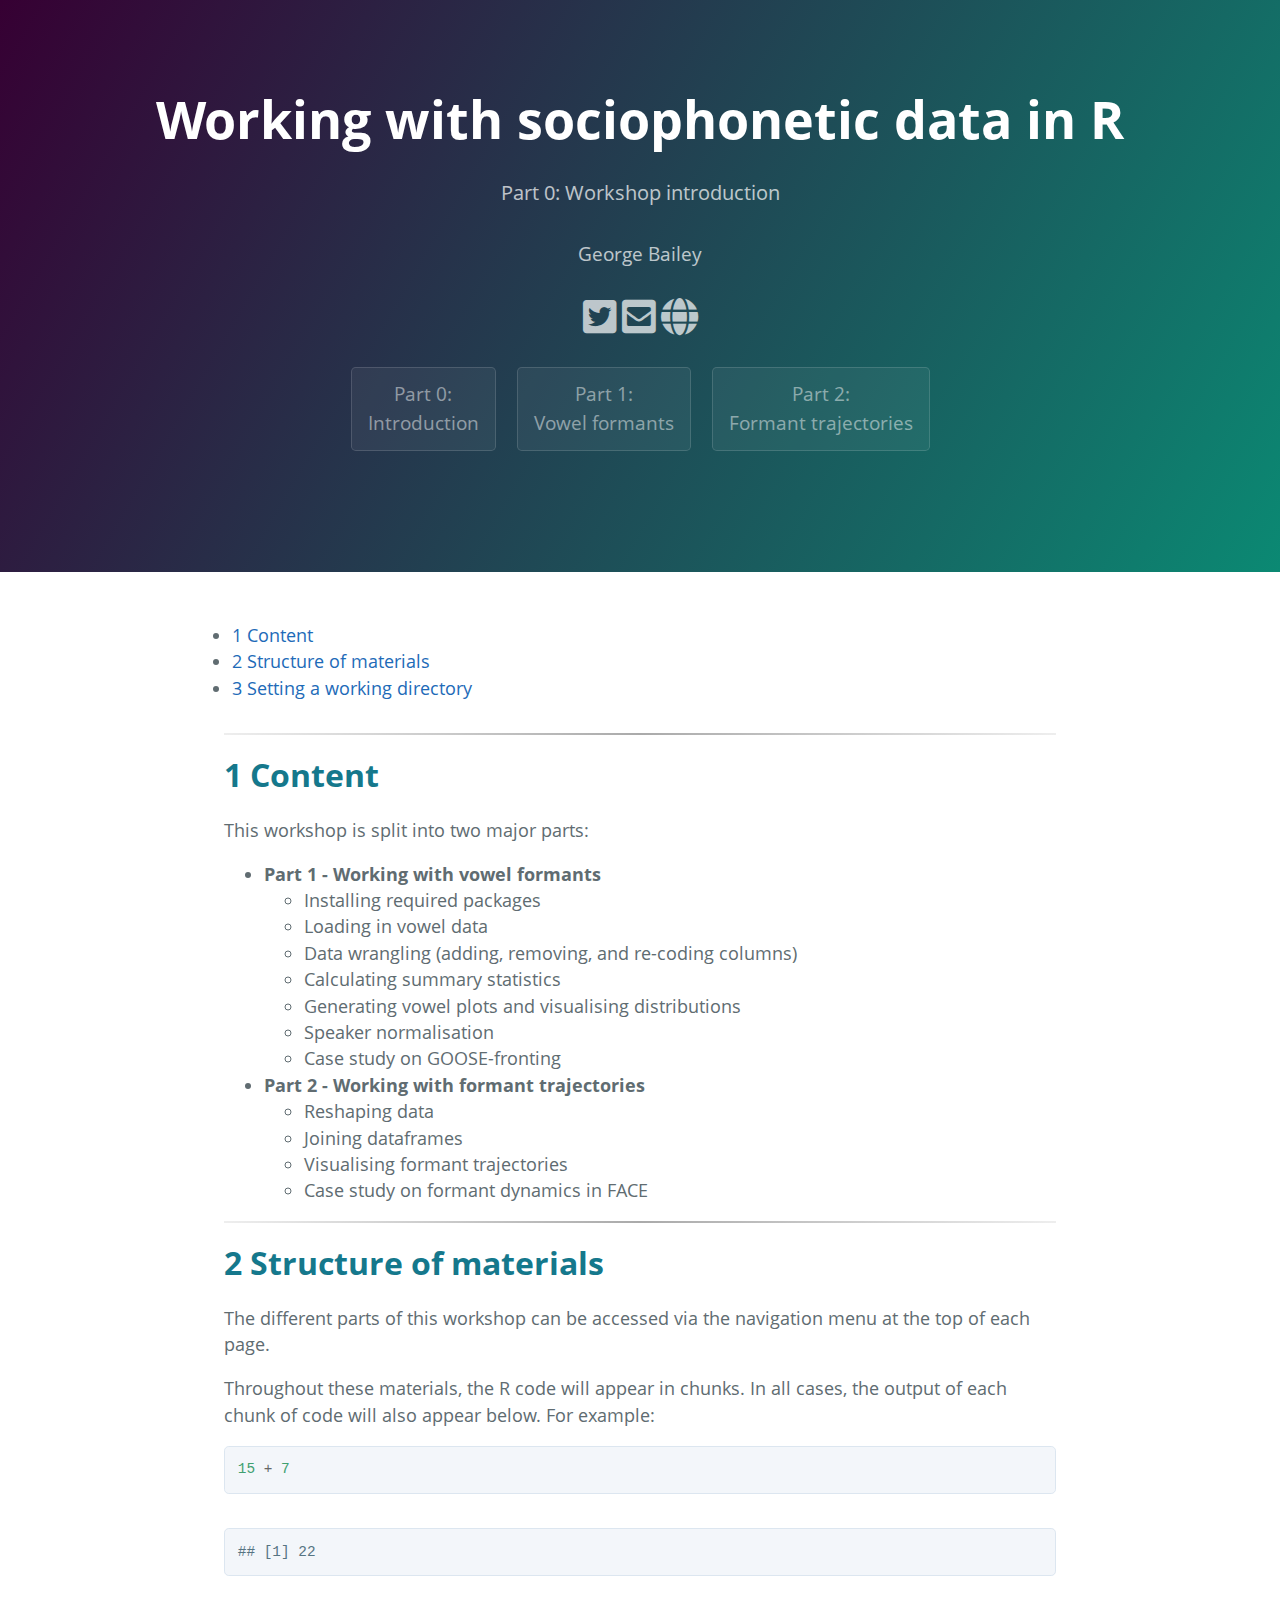
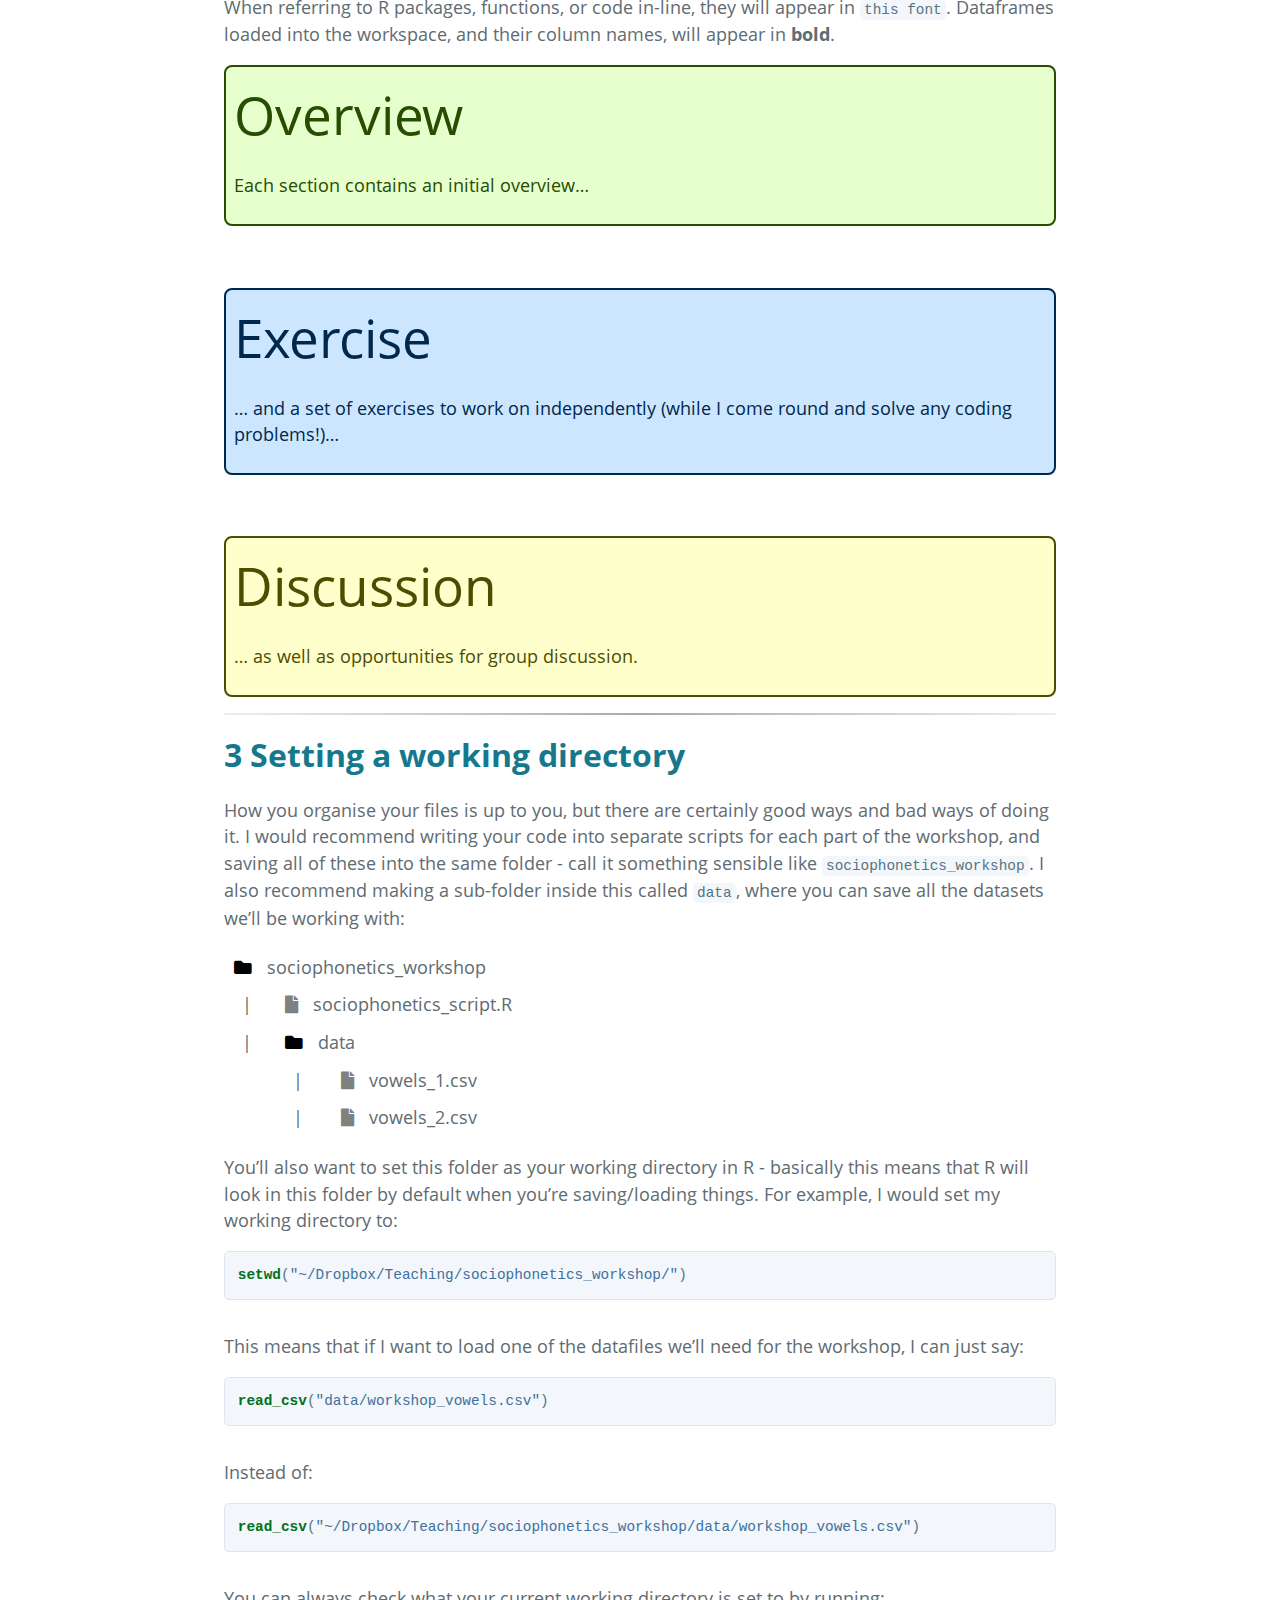
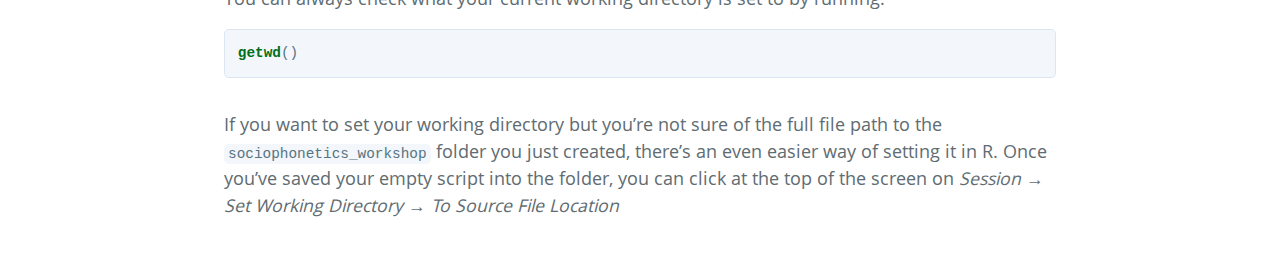
